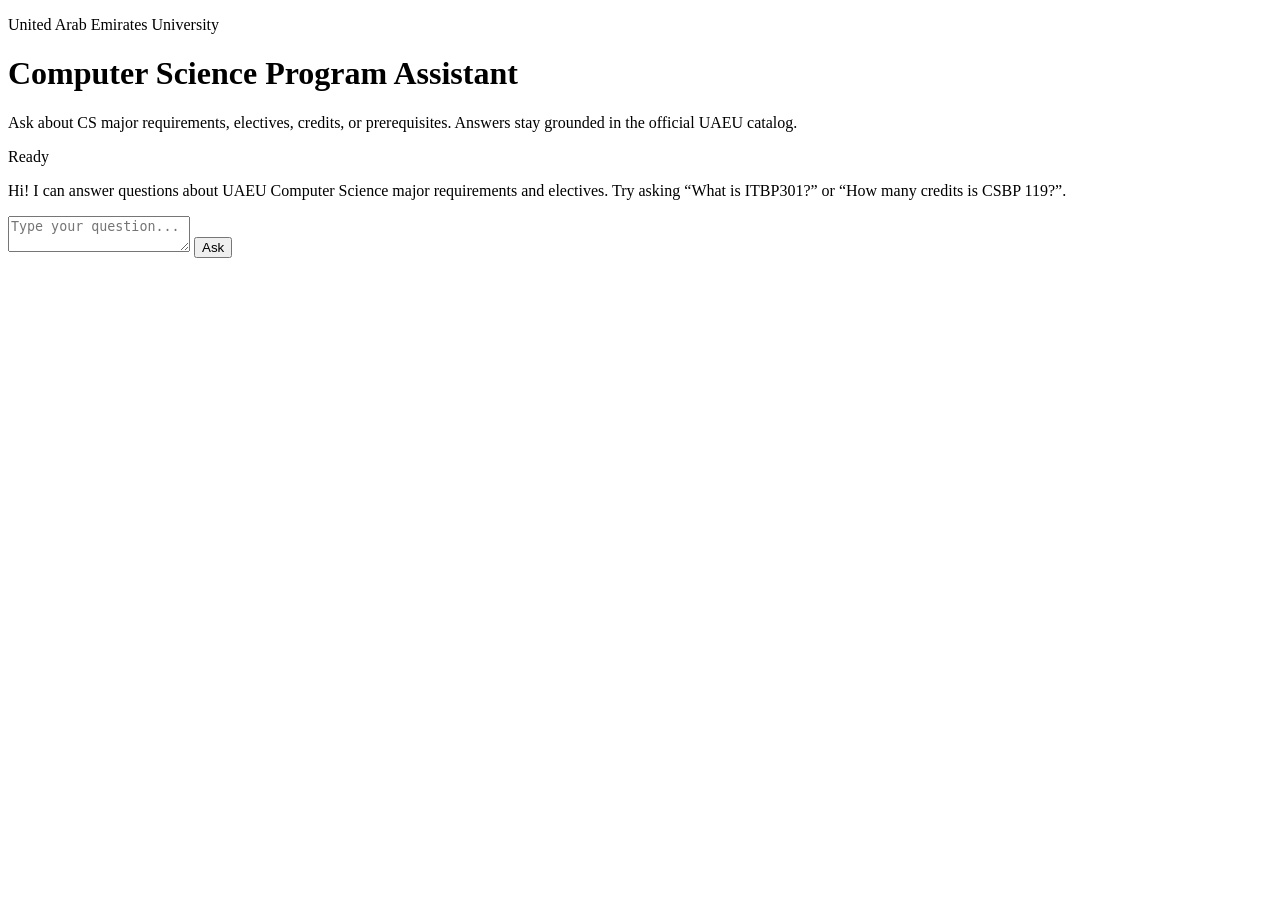
==== uaeu-cs-chatbot/uaeu_chatbot/templates/index.html @ c2de43df "Added CORS middleware" ====
<!DOCTYPE html>
<html lang="en">

<head>
  <meta charset="UTF-8" />
  <meta name="viewport" content="width=device-width, initial-scale=1.0" />
  <title>UAEU CS Chatbot</title>
  <link rel="preconnect" href="https://fonts.googleapis.com" />
  <link rel="preconnect" href="https://fonts.gstatic.com" crossorigin />
  <link href="https://fonts.googleapis.com/css2?family=Inter:wght@400;500;600&display=swap" rel="stylesheet" />
  <link rel="stylesheet" href="{{ url_for('static', path='styles.css') }}" />
</head>

<body>
  <div class="page">
    <header class="hero">
      <div>
        <p class="eyebrow">United Arab Emirates University</p>
        <h1>Computer Science Program Assistant</h1>
        <p class="tagline">
          Ask about CS major requirements, electives, credits, or prerequisites. Answers stay grounded in the official
          UAEU catalog.
        </p>
      </div>
      <div class="status" id="status-pill">Ready</div>
    </header>

    <main class="chat-card">
      <div id="messages" class="messages">
        <div class="message assistant">
          <p>Hi! I can answer questions about UAEU Computer Science major requirements and electives. Try asking “What
            is ITBP301?” or “How many credits is CSBP 119?”.</p>
        </div>
      </div>

      <form id="chat-form" class="chat-form">
        <textarea id="question" name="question" rows="2" placeholder="Type your question..." required></textarea>
        <button type="submit" id="submit-btn">Ask</button>
      </form>
    </main>
  </div>

  <script>
    const form = document.getElementById("chat-form");
    const questionInput = document.getElementById("question");
    const messages = document.getElementById("messages");
    const statusPill = document.getElementById("status-pill");
    const submitBtn = document.getElementById("submit-btn");

    const appendMessage = (role, text) => {
      const wrapper = document.createElement("div");
      wrapper.classList.add("message", role);
      const paragraph = document.createElement("p");
      paragraph.innerText = text;
      wrapper.appendChild(paragraph);
      messages.appendChild(wrapper);
      messages.scrollTop = messages.scrollHeight;
    };

    form.addEventListener("submit", async (event) => {
      event.preventDefault();
      const question = questionInput.value.trim();
      if (!question) return;

      appendMessage("user", question);
      questionInput.value = "";
      submitBtn.disabled = true;
      statusPill.innerText = "Thinking…";
      statusPill.classList.add("busy");

      try {
        const response = await fetch("https://machine-learning-project-xrk2.onrender.com/ask", {
          method: "POST",
          headers: { "Content-Type": "application/json" },
          body: JSON.stringify({ question })
        });

        if (!response.ok) {
          const payload = await response.json();
          throw new Error(payload.detail || "Request failed");
        }
        const payload = await response.json();
        appendMessage("assistant", payload.answer);
      } catch (error) {
        appendMessage("assistant", `⚠️ ${error.message}`);
      } finally {
        submitBtn.disabled = false;
        statusPill.innerText = "Ready";
        statusPill.classList.remove("busy");
      }
    });
  </script>
</body>

</html>
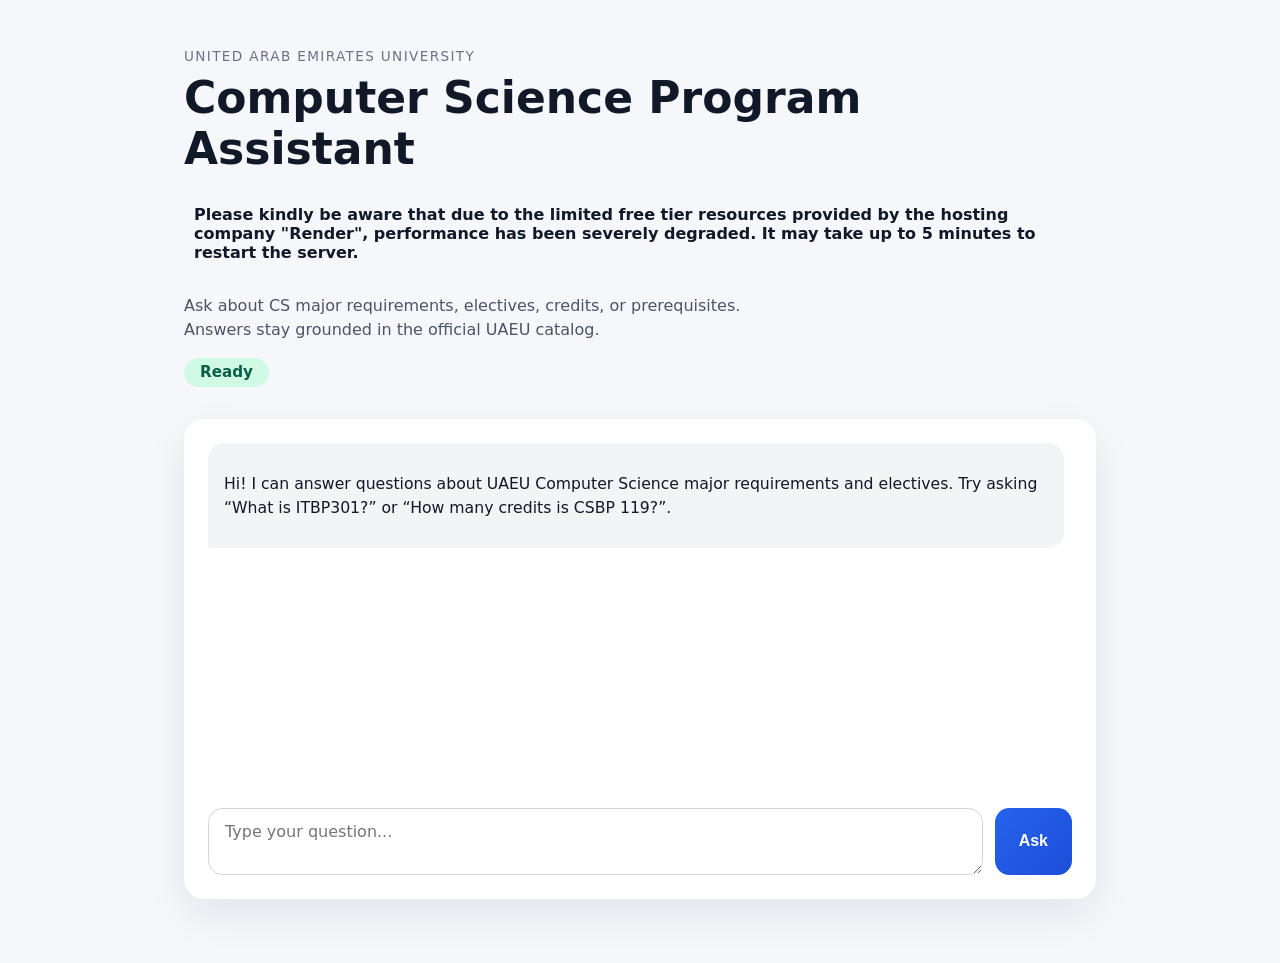
==== commit d13ac662: "Edit index.html" ====
--- a/uaeu-cs-chatbot/uaeu_chatbot/templates/index.html
+++ b/uaeu-cs-chatbot/uaeu_chatbot/templates/index.html
@@ -8,7 +8,7 @@
   <link rel="preconnect" href="https://fonts.googleapis.com" />
   <link rel="preconnect" href="https://fonts.gstatic.com" crossorigin />
   <link href="https://fonts.googleapis.com/css2?family=Inter:wght@400;500;600&display=swap" rel="stylesheet" />
-  <link rel="stylesheet" href="{{ url_for('static', path='styles.css') }}" />
+  <link rel="stylesheet" href="../static/styles.css" />
 </head>
 
 <body>
@@ -17,6 +17,11 @@
       <div>
         <p class="eyebrow">United Arab Emirates University</p>
         <h1>Computer Science Program Assistant</h1>
+        <h4 style="padding: 10px;">
+          Please kindly be aware that due to the limited free tier resources provided by the hosting company "Render",
+          performance has been
+          severely degraded. It may take up to 5 minutes to restart the server.
+        </h4>
         <p class="tagline">
           Ask about CS major requirements, electives, credits, or prerequisites. Answers stay grounded in the official
           UAEU catalog.
@@ -69,7 +74,7 @@
       statusPill.classList.add("busy");
 
       try {
-        const response = await fetch("https://machine-learning-project-xrk2.onrender.com/ask", {
+        const response = await fetch("https://machine-learning-project-et2e.onrender.com/ask", {
           method: "POST",
           headers: { "Content-Type": "application/json" },
           body: JSON.stringify({ question })
--- a/uaeu-cs-chatbot/uaeu_chatbot/static/styles.css
+++ b/uaeu-cs-chatbot/uaeu_chatbot/static/styles.css
@@ -0,0 +1,161 @@
+:root {
+  color-scheme: light;
+  font-family: "Inter", system-ui, -apple-system, BlinkMacSystemFont, "Segoe UI", sans-serif;
+  background-color: #f5f7fb;
+  color: #111827;
+}
+
+* {
+  box-sizing: border-box;
+}
+
+body {
+  margin: 0;
+  min-height: 100vh;
+}
+
+.page {
+  max-width: 960px;
+  margin: 0 auto;
+  padding: 3rem 1.5rem 4rem;
+}
+
+.hero {
+  display: flex;
+  flex-wrap: wrap;
+  justify-content: space-between;
+  gap: 1rem;
+  margin-bottom: 2rem;
+  align-items: flex-start;
+}
+
+.eyebrow {
+  text-transform: uppercase;
+  letter-spacing: 0.1em;
+  font-size: 0.85rem;
+  color: #6b7280;
+  margin: 0 0 0.5rem;
+}
+
+.hero h1 {
+  font-size: clamp(2rem, 5vw, 2.75rem);
+  margin: 0;
+  color: #111827;
+}
+
+.tagline {
+  margin: 0.75rem 0 0;
+  max-width: 620px;
+  color: #4b5563;
+  line-height: 1.5;
+}
+
+.status {
+  padding: 0.35rem 1rem;
+  border-radius: 999px;
+  background: #d1fae5;
+  color: #065f46;
+  font-weight: 600;
+  font-size: 0.95rem;
+  align-self: center;
+}
+
+.status.busy {
+  background: #fee2e2;
+  color: #b91c1c;
+}
+
+.chat-card {
+  background: #ffffff;
+  border-radius: 1.25rem;
+  box-shadow: 0 16px 40px rgba(15, 23, 42, 0.08);
+  padding: 1.5rem;
+  display: flex;
+  flex-direction: column;
+  min-height: 480px;
+}
+
+.messages {
+  flex: 1;
+  overflow-y: auto;
+  padding-right: 0.5rem;
+  margin-bottom: 1rem;
+}
+
+.message {
+  background: #f3f4f6;
+  border-radius: 1rem;
+  padding: 0.85rem 1rem;
+  margin-bottom: 0.75rem;
+  line-height: 1.5;
+  font-size: 0.98rem;
+}
+
+.message.user {
+  background: #2563eb;
+  color: #fff;
+  margin-left: auto;
+  border-bottom-right-radius: 0.2rem;
+}
+
+.message.assistant {
+  border-bottom-left-radius: 0.2rem;
+}
+
+.chat-form {
+  display: flex;
+  gap: 0.75rem;
+  flex-wrap: wrap;
+}
+
+.chat-form textarea {
+  flex: 1;
+  border-radius: 0.9rem;
+  border: 1px solid #d1d5db;
+  padding: 0.85rem 1rem;
+  font-size: 1rem;
+  resize: vertical;
+  min-height: 56px;
+  font-family: inherit;
+}
+
+.chat-form textarea:focus {
+  outline: none;
+  border-color: #2563eb;
+  box-shadow: 0 0 0 3px rgba(37, 99, 235, 0.15);
+}
+
+.chat-form button {
+  background: linear-gradient(135deg, #2563eb, #1d4ed8);
+  color: white;
+  border: none;
+  border-radius: 0.9rem;
+  padding: 0.75rem 1.5rem;
+  font-size: 1rem;
+  font-weight: 600;
+  cursor: pointer;
+  transition: opacity 0.2s ease, transform 0.1s ease;
+}
+
+.chat-form button:disabled {
+  opacity: 0.6;
+  cursor: not-allowed;
+}
+
+.chat-form button:not(:disabled):hover {
+  opacity: 0.95;
+}
+
+.chat-form button:not(:disabled):active {
+  transform: translateY(1px);
+}
+
+@media (max-width: 640px) {
+  .chat-form {
+    flex-direction: column;
+  }
+
+  .chat-form button {
+    width: 100%;
+  }
+}
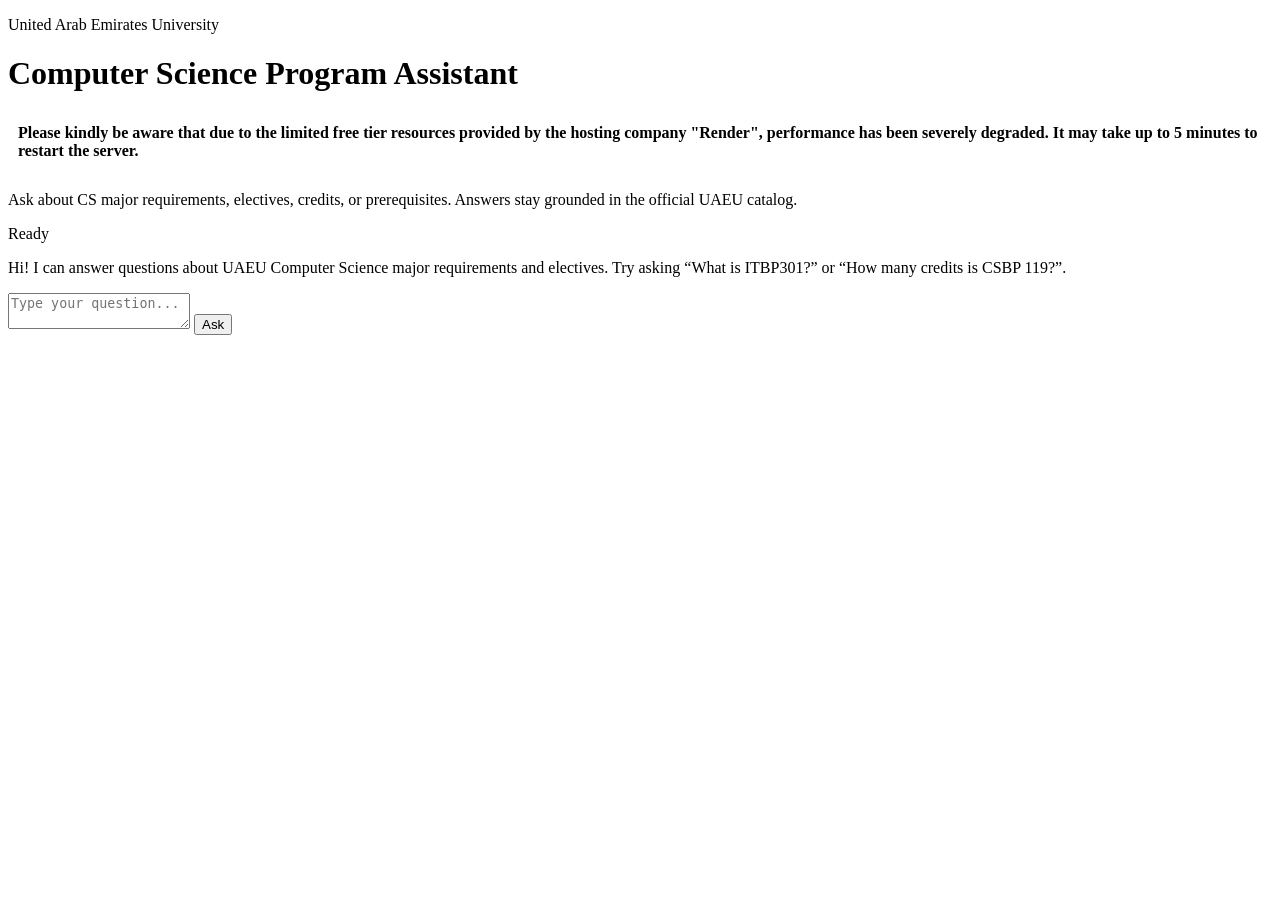
==== commit 31b91e0d: "Fix bug" ====
--- a/uaeu-cs-chatbot/uaeu_chatbot/templates/index.html
+++ b/uaeu-cs-chatbot/uaeu_chatbot/templates/index.html
@@ -8,7 +8,7 @@
   <link rel="preconnect" href="https://fonts.googleapis.com" />
   <link rel="preconnect" href="https://fonts.gstatic.com" crossorigin />
   <link href="https://fonts.googleapis.com/css2?family=Inter:wght@400;500;600&display=swap" rel="stylesheet" />
-  <link rel="stylesheet" href="../static/styles.css" />
+  <link rel="stylesheet" href="./static/styles.css />
 </head>
 
 <body>
@@ -74,7 +74,7 @@
       statusPill.classList.add("busy");
 
       try {
-        const response = await fetch("https://machine-learning-project-et2e.onrender.com/ask", {
+        const response = await fetch("https://machine-learning-project-production-a94b.up.railway.app/ask", {
           method: "POST",
           headers: { "Content-Type": "application/json" },
           body: JSON.stringify({ question })
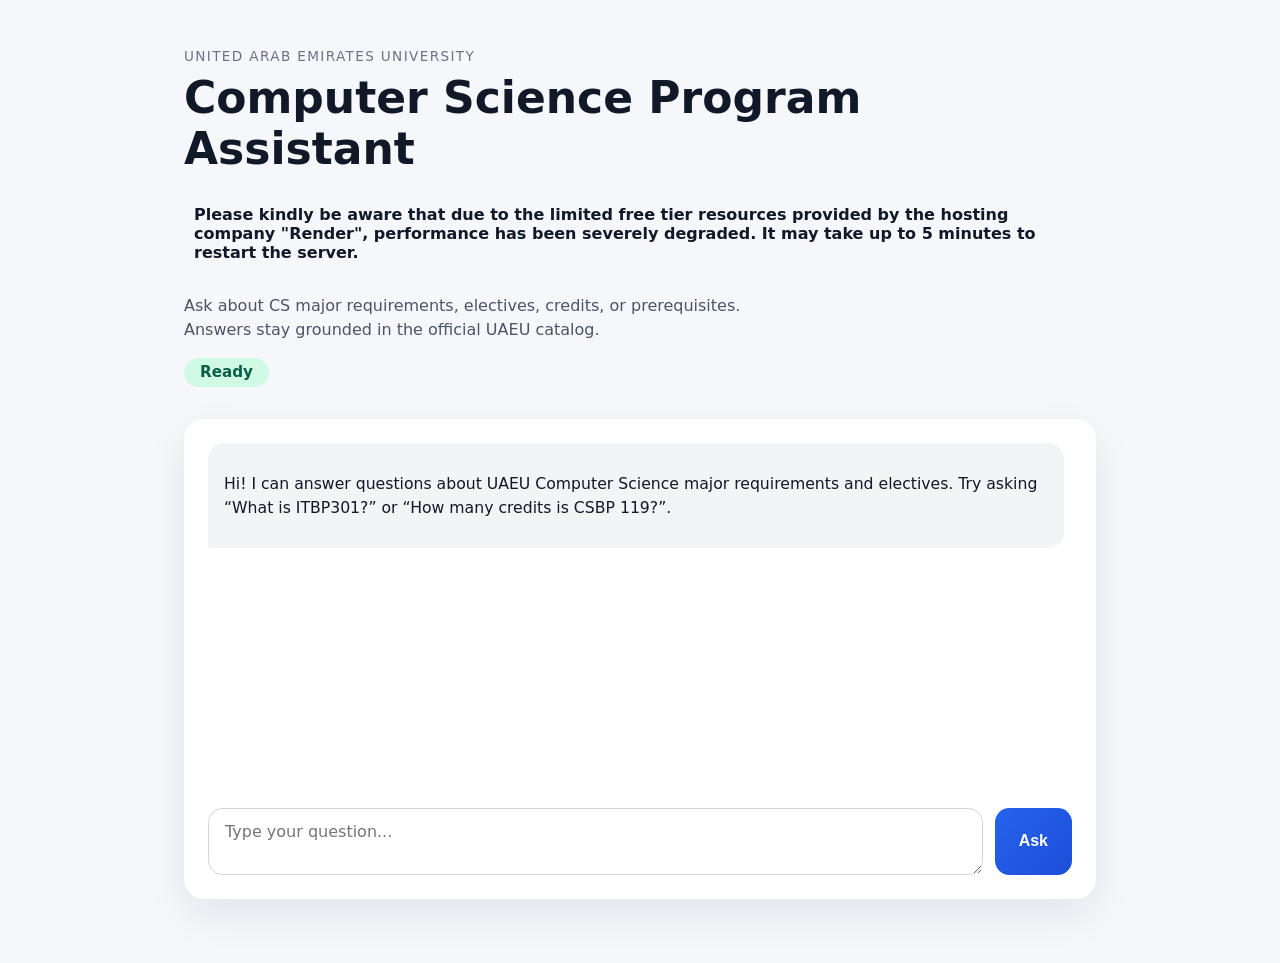
==== commit 0151f889: "Adjust route" ====
--- a/uaeu-cs-chatbot/uaeu_chatbot/templates/index.html
+++ b/uaeu-cs-chatbot/uaeu_chatbot/templates/index.html
@@ -8,7 +8,7 @@
   <link rel="preconnect" href="https://fonts.googleapis.com" />
   <link rel="preconnect" href="https://fonts.gstatic.com" crossorigin />
   <link href="https://fonts.googleapis.com/css2?family=Inter:wght@400;500;600&display=swap" rel="stylesheet" />
-  <link rel="stylesheet" href="./static/styles.css />
+  <link rel="stylesheet" href="./static/styles.css" />
 </head>
 
 <body>
--- a/uaeu-cs-chatbot/uaeu_chatbot/templates/static/styles.css
+++ b/uaeu-cs-chatbot/uaeu_chatbot/templates/static/styles.css
@@ -0,0 +1,161 @@
+:root {
+  color-scheme: light;
+  font-family: "Inter", system-ui, -apple-system, BlinkMacSystemFont, "Segoe UI", sans-serif;
+  background-color: #f5f7fb;
+  color: #111827;
+}
+
+* {
+  box-sizing: border-box;
+}
+
+body {
+  margin: 0;
+  min-height: 100vh;
+}
+
+.page {
+  max-width: 960px;
+  margin: 0 auto;
+  padding: 3rem 1.5rem 4rem;
+}
+
+.hero {
+  display: flex;
+  flex-wrap: wrap;
+  justify-content: space-between;
+  gap: 1rem;
+  margin-bottom: 2rem;
+  align-items: flex-start;
+}
+
+.eyebrow {
+  text-transform: uppercase;
+  letter-spacing: 0.1em;
+  font-size: 0.85rem;
+  color: #6b7280;
+  margin: 0 0 0.5rem;
+}
+
+.hero h1 {
+  font-size: clamp(2rem, 5vw, 2.75rem);
+  margin: 0;
+  color: #111827;
+}
+
+.tagline {
+  margin: 0.75rem 0 0;
+  max-width: 620px;
+  color: #4b5563;
+  line-height: 1.5;
+}
+
+.status {
+  padding: 0.35rem 1rem;
+  border-radius: 999px;
+  background: #d1fae5;
+  color: #065f46;
+  font-weight: 600;
+  font-size: 0.95rem;
+  align-self: center;
+}
+
+.status.busy {
+  background: #fee2e2;
+  color: #b91c1c;
+}
+
+.chat-card {
+  background: #ffffff;
+  border-radius: 1.25rem;
+  box-shadow: 0 16px 40px rgba(15, 23, 42, 0.08);
+  padding: 1.5rem;
+  display: flex;
+  flex-direction: column;
+  min-height: 480px;
+}
+
+.messages {
+  flex: 1;
+  overflow-y: auto;
+  padding-right: 0.5rem;
+  margin-bottom: 1rem;
+}
+
+.message {
+  background: #f3f4f6;
+  border-radius: 1rem;
+  padding: 0.85rem 1rem;
+  margin-bottom: 0.75rem;
+  line-height: 1.5;
+  font-size: 0.98rem;
+}
+
+.message.user {
+  background: #2563eb;
+  color: #fff;
+  margin-left: auto;
+  border-bottom-right-radius: 0.2rem;
+}
+
+.message.assistant {
+  border-bottom-left-radius: 0.2rem;
+}
+
+.chat-form {
+  display: flex;
+  gap: 0.75rem;
+  flex-wrap: wrap;
+}
+
+.chat-form textarea {
+  flex: 1;
+  border-radius: 0.9rem;
+  border: 1px solid #d1d5db;
+  padding: 0.85rem 1rem;
+  font-size: 1rem;
+  resize: vertical;
+  min-height: 56px;
+  font-family: inherit;
+}
+
+.chat-form textarea:focus {
+  outline: none;
+  border-color: #2563eb;
+  box-shadow: 0 0 0 3px rgba(37, 99, 235, 0.15);
+}
+
+.chat-form button {
+  background: linear-gradient(135deg, #2563eb, #1d4ed8);
+  color: white;
+  border: none;
+  border-radius: 0.9rem;
+  padding: 0.75rem 1.5rem;
+  font-size: 1rem;
+  font-weight: 600;
+  cursor: pointer;
+  transition: opacity 0.2s ease, transform 0.1s ease;
+}
+
+.chat-form button:disabled {
+  opacity: 0.6;
+  cursor: not-allowed;
+}
+
+.chat-form button:not(:disabled):hover {
+  opacity: 0.95;
+}
+
+.chat-form button:not(:disabled):active {
+  transform: translateY(1px);
+}
+
+@media (max-width: 640px) {
+  .chat-form {
+    flex-direction: column;
+  }
+
+  .chat-form button {
+    width: 100%;
+  }
+}
